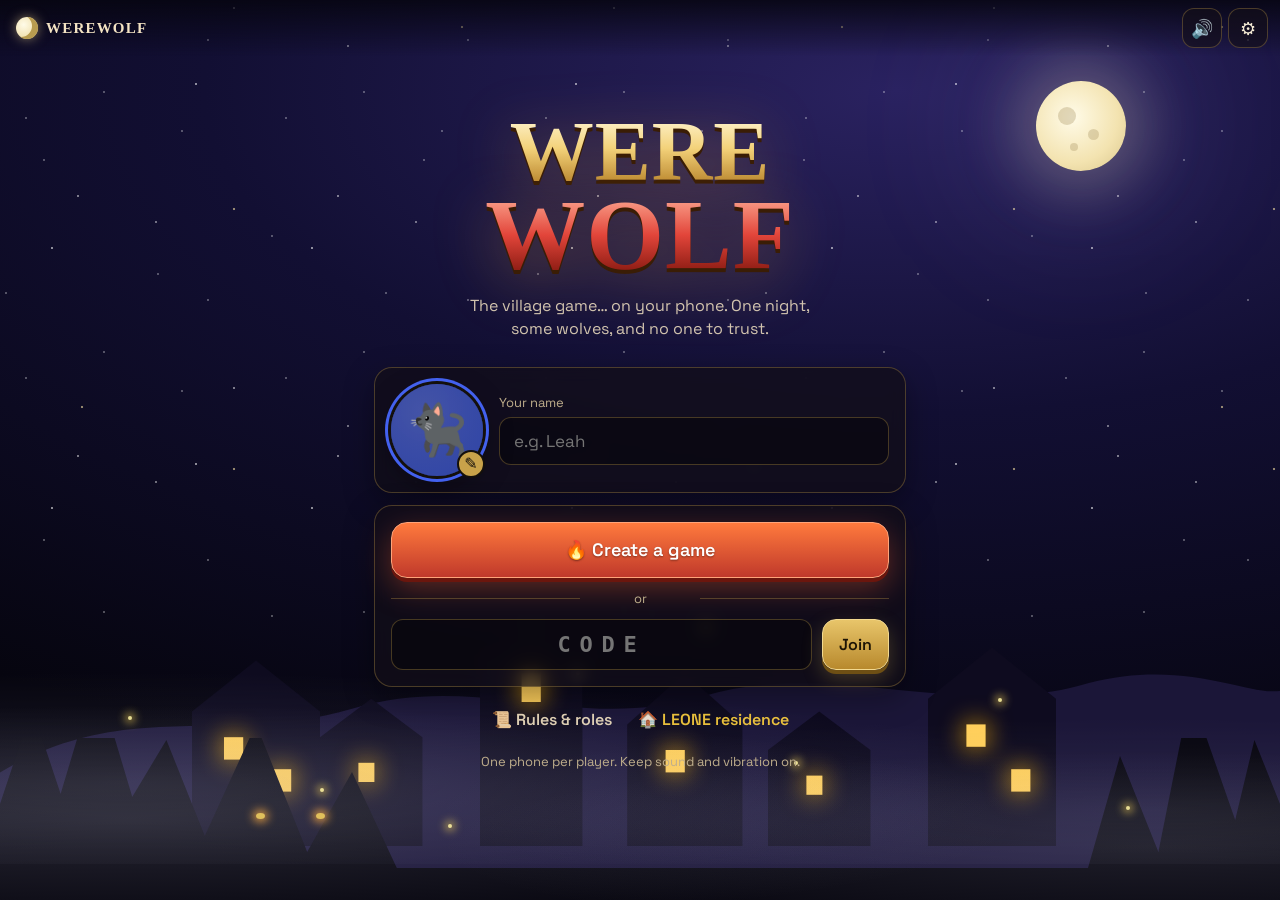
==== index.html @ bbd69aca "Loup Garou en ligne : premier jet jouable Salle d'attente avec chat et réactions, réglages de l'hôte" ====
<!doctype html>
<html lang="fr">
<head>
  <meta charset="utf-8">
  <meta name="viewport" content="width=device-width, initial-scale=1, viewport-fit=cover, interactive-widget=resizes-content">
  <meta http-equiv="Content-Security-Policy" content="default-src 'self'; script-src 'self'; style-src 'self' 'unsafe-inline'; img-src 'self' data:; font-src 'self'; connect-src 'self' https://dmcqeivddhosfzuttgzb.supabase.co wss://dmcqeivddhosfzuttgzb.supabase.co; manifest-src 'self'">
  <meta name="referrer" content="no-referrer">
  <title>Loup Garou</title>
  <meta name="description" content="Le jeu du Loup Garou en ligne, sur le téléphone de chacun · Résidence LEONE">
  <meta name="theme-color" content="#0b0a1f">
  <meta name="mobile-web-app-capable" content="yes">
  <meta name="apple-mobile-web-app-capable" content="yes">
  <meta name="apple-mobile-web-app-status-bar-style" content="black-translucent">
  <meta name="apple-mobile-web-app-title" content="Loup Garou">
  <link rel="manifest" href="manifest.webmanifest">
  <link rel="icon" href="icons/icon.svg" type="image/svg+xml">
  <link rel="apple-touch-icon" href="icons/icon-192.png">
  <link rel="stylesheet" href="css/fonts.css">
  <link rel="stylesheet" href="css/style.css">
</head>
<body data-screen="home" data-phase="home">
  <!-- Décor : ciel, astres, village, forêt, brume -->
  <div id="scene" aria-hidden="true">
    <div class="sky sky-night"></div>
    <div class="sky sky-dusk"></div>
    <div class="sky sky-dawn"></div>
    <div class="sky sky-day"></div>
    <div class="stars"></div>
    <div class="stars stars2"></div>
    <div class="shooting"></div>
    <div class="astre moon"><i></i><i></i><i></i></div>
    <div class="astre sun"></div>
    <div class="clouds"><i></i><i></i><i></i></div>
    <svg class="land far" viewBox="0 0 400 120" preserveAspectRatio="none"><path d="M0,70 C40,40 70,60 110,45 C150,30 180,55 220,40 C260,25 300,50 340,35 C370,25 390,40 400,38 L400,120 L0,120 Z"/></svg>
    <svg class="land village" viewBox="0 0 400 120" preserveAspectRatio="xMidYMax slice">
      <g class="houses">
        <path d="M60,120 L60,78 L80,62 L100,78 L100,120 Z"/>
        <path d="M100,120 L100,86 L116,74 L132,86 L132,120 Z"/>
        <path d="M150,120 L150,60 L160,60 L160,40 L166,28 L172,40 L172,60 L182,60 L182,120 Z"/>
        <path d="M196,120 L196,82 L214,66 L232,82 L232,120 Z"/>
        <path d="M240,120 L240,90 L256,78 L272,90 L272,120 Z"/>
        <path d="M290,120 L290,74 L310,58 L330,74 L330,120 Z"/>
      </g>
      <g class="windows">
        <rect x="70" y="86" width="6" height="7"/><rect x="85" y="96" width="6" height="7"/><rect x="112" y="94" width="5" height="6"/>
        <rect x="163" y="66" width="6" height="9"/><rect x="208" y="90" width="6" height="7"/><rect x="252" y="98" width="5" height="6"/>
        <rect x="302" y="82" width="6" height="7"/><rect x="316" y="96" width="6" height="7"/>
      </g>
    </svg>
    <svg class="land forest" viewBox="0 0 400 100" preserveAspectRatio="xMidYMax slice">
      <path d="M0,100 L0,70 L10,40 L20,70 L18,70 L30,30 L42,70 L40,70 L52,50 L64,80 L80,45 L96,85 L110,60 L124,90 L340,90 L350,55 L362,85 L372,35 L386,75 L392,50 L400,70 L400,100 Z"/>
    </svg>
    <div class="eyes"><i></i><i></i></div>
    <div class="fog"></div>
    <div class="fog fog2"></div>
    <div class="fireflies"><i></i><i></i><i></i><i></i><i></i><i></i><i></i><i></i></div>
  </div>

  <header id="topbar" class="topbar"></header>
  <main id="view" class="view"></main>
  <div id="overlays"></div>
  <div id="fx" aria-hidden="true"></div>
  <div id="toast" class="toast" role="status" aria-live="polite"></div>

  <noscript><p style="color:#fff;text-align:center;padding:2rem">Active JavaScript pour jouer.</p></noscript>

  <script src="js/config.js"></script>
  <script src="js/i18n.js"></script>
  <script src="js/roles.js"></script>
  <script src="js/engine.js"></script>
  <script src="js/audio.js"></script>
  <script src="js/net.js"></script>
  <script src="js/session.js"></script>
  <script src="js/qr.js"></script>
  <script src="js/app.js"></script>
</body>
</html>
---- css/fonts.css ----
/* Police Space Grotesk hébergée sur le site (aucun appel externe) — licence SIL OFL 1.1, voir fonts/LICENSE-space-grotesk.txt */
@font-face {
  font-family: 'Space Grotesk';
  font-style: normal;
  font-display: swap;
  font-weight: 400;
  src: url(../fonts/space-grotesk-vietnamese-400-normal.woff2) format('woff2');
  unicode-range: U+0102-0103,U+0110-0111,U+0128-0129,U+0168-0169,U+01A0-01A1,U+01AF-01B0,U+0300-0301,U+0303-0304,U+0308-0309,U+0323,U+0329,U+1EA0-1EF9,U+20AB;
}
@font-face {
  font-family: 'Space Grotesk';
  font-style: normal;
  font-display: swap;
  font-weight: 400;
  src: url(../fonts/space-grotesk-latin-ext-400-normal.woff2) format('woff2');
  unicode-range: U+0100-02BA,U+02BD-02C5,U+02C7-02CC,U+02CE-02D7,U+02DD-02FF,U+0304,U+0308,U+0329,U+1D00-1DBF,U+1E00-1E9F,U+1EF2-1EFF,U+2020,U+20A0-20AB,U+20AD-20C0,U+2113,U+2C60-2C7F,U+A720-A7FF;
}
@font-face {
  font-family: 'Space Grotesk';
  font-style: normal;
  font-display: swap;
  font-weight: 400;
  src: url(../fonts/space-grotesk-latin-400-normal.woff2) format('woff2');
  unicode-range: U+0000-00FF,U+0131,U+0152-0153,U+02BB-02BC,U+02C6,U+02DA,U+02DC,U+0304,U+0308,U+0329,U+2000-206F,U+20AC,U+2122,U+2191,U+2193,U+2212,U+2215,U+FEFF,U+FFFD;
}
@font-face {
  font-family: 'Space Grotesk';
  font-style: normal;
  font-display: swap;
  font-weight: 500;
  src: url(../fonts/space-grotesk-vietnamese-500-normal.woff2) format('woff2');
  unicode-range: U+0102-0103,U+0110-0111,U+0128-0129,U+0168-0169,U+01A0-01A1,U+01AF-01B0,U+0300-0301,U+0303-0304,U+0308-0309,U+0323,U+0329,U+1EA0-1EF9,U+20AB;
}
@font-face {
  font-family: 'Space Grotesk';
  font-style: normal;
  font-display: swap;
  font-weight: 500;
  src: url(../fonts/space-grotesk-latin-ext-500-normal.woff2) format('woff2');
  unicode-range: U+0100-02BA,U+02BD-02C5,U+02C7-02CC,U+02CE-02D7,U+02DD-02FF,U+0304,U+0308,U+0329,U+1D00-1DBF,U+1E00-1E9F,U+1EF2-1EFF,U+2020,U+20A0-20AB,U+20AD-20C0,U+2113,U+2C60-2C7F,U+A720-A7FF;
}
@font-face {
  font-family: 'Space Grotesk';
  font-style: normal;
  font-display: swap;
  font-weight: 500;
  src: url(../fonts/space-grotesk-latin-500-normal.woff2) format('woff2');
  unicode-range: U+0000-00FF,U+0131,U+0152-0153,U+02BB-02BC,U+02C6,U+02DA,U+02DC,U+0304,U+0308,U+0329,U+2000-206F,U+20AC,U+2122,U+2191,U+2193,U+2212,U+2215,U+FEFF,U+FFFD;
}
@font-face {
  font-family: 'Space Grotesk';
  font-style: normal;
  font-display: swap;
  font-weight: 600;
  src: url(../fonts/space-grotesk-vietnamese-600-normal.woff2) format('woff2');
  unicode-range: U+0102-0103,U+0110-0111,U+0128-0129,U+0168-0169,U+01A0-01A1,U+01AF-01B0,U+0300-0301,U+0303-0304,U+0308-0309,U+0323,U+0329,U+1EA0-1EF9,U+20AB;
}
@font-face {
  font-family: 'Space Grotesk';
  font-style: normal;
  font-display: swap;
  font-weight: 600;
  src: url(../fonts/space-grotesk-latin-ext-600-normal.woff2) format('woff2');
  unicode-range: U+0100-02BA,U+02BD-02C5,U+02C7-02CC,U+02CE-02D7,U+02DD-02FF,U+0304,U+0308,U+0329,U+1D00-1DBF,U+1E00-1E9F,U+1EF2-1EFF,U+2020,U+20A0-20AB,U+20AD-20C0,U+2113,U+2C60-2C7F,U+A720-A7FF;
}
@font-face {
  font-family: 'Space Grotesk';
  font-style: normal;
  font-display: swap;
  font-weight: 600;
  src: url(../fonts/space-grotesk-latin-600-normal.woff2) format('woff2');
  unicode-range: U+0000-00FF,U+0131,U+0152-0153,U+02BB-02BC,U+02C6,U+02DA,U+02DC,U+0304,U+0308,U+0329,U+2000-206F,U+20AC,U+2122,U+2191,U+2193,U+2212,U+2215,U+FEFF,U+FFFD;
}
@font-face {
  font-family: 'Space Grotesk';
  font-style: normal;
  font-display: swap;
  font-weight: 700;
  src: url(../fonts/space-grotesk-vietnamese-700-normal.woff2) format('woff2');
  unicode-range: U+0102-0103,U+0110-0111,U+0128-0129,U+0168-0169,U+01A0-01A1,U+01AF-01B0,U+0300-0301,U+0303-0304,U+0308-0309,U+0323,U+0329,U+1EA0-1EF9,U+20AB;
}
@font-face {
  font-family: 'Space Grotesk';
  font-style: normal;
  font-display: swap;
  font-weight: 700;
  src: url(../fonts/space-grotesk-latin-ext-700-normal.woff2) format('woff2');
  unicode-range: U+0100-02BA,U+02BD-02C5,U+02C7-02CC,U+02CE-02D7,U+02DD-02FF,U+0304,U+0308,U+0329,U+1D00-1DBF,U+1E00-1E9F,U+1EF2-1EFF,U+2020,U+20A0-20AB,U+20AD-20C0,U+2113,U+2C60-2C7F,U+A720-A7FF;
}
@font-face {
  font-family: 'Space Grotesk';
  font-style: normal;
  font-display: swap;
  font-weight: 700;
  src: url(../fonts/space-grotesk-latin-700-normal.woff2) format('woff2');
  unicode-range: U+0000-00FF,U+0131,U+0152-0153,U+02BB-02BC,U+02C6,U+02DA,U+02DC,U+0304,U+0308,U+0329,U+2000-206F,U+20AC,U+2122,U+2191,U+2193,U+2212,U+2215,U+FEFF,U+FFFD;
}
---- css/style.css ----
/* =============================================================
   Loup Garou — style « veillée au village »
   ============================================================= */
:root {
  --ink: #14100c;
  --paper: #f3e3c3;
  --paper2: #e7d2a6;
  --gold: #c8a24a;
  --gold2: #ffd23f;
  --blood: #c0392b;
  --night: #0b0a1f;
  --text: #f6ecd6;
  --muted: #bfae8c;
  --panel: rgba(18, 14, 24, .72);
  --line: rgba(200, 162, 74, .32);
  --r: 18px;
  --safe-t: env(safe-area-inset-top, 0px);
  --safe-b: env(safe-area-inset-bottom, 0px);
  --title: "Georgia", "Palatino Linotype", "Book Antiqua", "Times New Roman", serif;
  color-scheme: dark;
}
* { box-sizing: border-box; -webkit-tap-highlight-color: transparent; }
html, body { margin: 0; min-height: 100%; }
body {
  font-family: "Space Grotesk", system-ui, -apple-system, "Segoe UI", Roboto, sans-serif;
  color: var(--text);
  background: var(--night);
  overflow-x: hidden;
  -webkit-font-smoothing: antialiased;
  overscroll-behavior-y: none;
}
button { font: inherit; color: inherit; cursor: pointer; }
input, select { font: inherit; }
img { max-width: 100%; }
h1, h2, h3 { margin: 0; }
small { opacity: .8; }

/* =============================================================
   DÉCOR
   ============================================================= */
#scene { position: fixed; inset: 0; z-index: 0; overflow: hidden; pointer-events: none; }
.sky { position: absolute; inset: 0; opacity: 0; transition: opacity 3s ease; }
.sky-night { background: radial-gradient(120% 80% at 70% 10%, #2a2260 0%, #120f33 45%, #06050f 100%); opacity: 1; }
.sky-dusk { background: linear-gradient(180deg, #1d1747 0%, #6a2c5e 45%, #e0703f 80%, #f4b860 100%); }
.sky-dawn { background: linear-gradient(180deg, #3b4b8c 0%, #c16b8f 45%, #f7a072 75%, #ffe3a3 100%); }
.sky-day { background: linear-gradient(180deg, #4aa3df 0%, #8fd0f0 55%, #fbe3a8 100%); }

body[data-phase="lobby"] .sky-dusk, body[data-phase="end"] .sky-dusk, body[data-phase="dusk"] .sky-dusk { opacity: 1; }
body[data-phase="dawn"] .sky-dawn { opacity: 1; }
body[data-phase="day"] .sky-day { opacity: 1; }

.stars, .stars2 {
  position: absolute; inset: -10% 0 30% 0; transition: opacity 3s;
  background-image:
    radial-gradient(1.5px 1.5px at 20% 30%, #fff, transparent), radial-gradient(1px 1px at 40% 70%, #fff, transparent),
    radial-gradient(1.2px 1.2px at 60% 20%, #fff, transparent), radial-gradient(1px 1px at 80% 50%, #fff, transparent),
    radial-gradient(1.6px 1.6px at 90% 15%, #ffe9a8, transparent), radial-gradient(1px 1px at 10% 80%, #fff, transparent),
    radial-gradient(1.3px 1.3px at 30% 10%, #fff, transparent), radial-gradient(1px 1px at 70% 85%, #fff, transparent);
  background-size: 260px 260px;
  animation: twinkle 4s ease-in-out infinite alternate;
}
.stars2 { background-size: 380px 380px; background-position: 120px 60px; animation-duration: 6.5s; animation-delay: -2s; }
@keyframes twinkle { from { opacity: .35; } to { opacity: 1; } }
body[data-phase="day"] .stars, body[data-phase="day"] .stars2, body[data-phase="dawn"] .stars, body[data-phase="dawn"] .stars2 { opacity: 0 !important; animation: none; }
body[data-phase="lobby"] .stars, body[data-phase="lobby"] .stars2 { opacity: .35; }

.shooting { position: absolute; top: 12%; left: 70%; width: 120px; height: 2px; background: linear-gradient(90deg, #fff, transparent); opacity: 0; transform: rotate(-25deg); animation: shoot 9s ease-in 3s infinite; }
@keyframes shoot { 0%, 92% { opacity: 0; transform: translate(0, 0) rotate(-25deg); } 94% { opacity: 1; } 100% { opacity: 0; transform: translate(-320px, 150px) rotate(-25deg); } }
body[data-phase="day"] .shooting, body[data-phase="dawn"] .shooting { display: none; }

.astre { position: absolute; border-radius: 50%; transition: transform 3.5s cubic-bezier(.4, 0, .2, 1), opacity 3s; }
.moon { width: 90px; height: 90px; right: 12%; top: 9%; background: radial-gradient(circle at 40% 40%, #fffbe8, #f3e3b0 60%, #d9c58a); box-shadow: 0 0 60px 20px rgba(255, 240, 190, .25), 0 0 140px 60px rgba(160, 150, 255, .12); }
.moon i { position: absolute; border-radius: 50%; background: rgba(170, 150, 100, .35); }
.moon i:nth-child(1) { width: 18px; height: 18px; left: 22px; top: 26px; }
.moon i:nth-child(2) { width: 11px; height: 11px; left: 52px; top: 48px; }
.moon i:nth-child(3) { width: 8px; height: 8px; left: 34px; top: 62px; }
.sun { width: 110px; height: 110px; left: 12%; top: 12%; background: radial-gradient(circle, #fffbe0, #ffd23f 55%, #ff9f1c); box-shadow: 0 0 80px 30px rgba(255, 200, 60, .45); opacity: 0; transform: translateY(60vh); }
body[data-phase="day"] .sun, body[data-phase="dawn"] .sun { opacity: 1; transform: translateY(0); }
body[data-phase="dawn"] .sun { transform: translateY(32vh); }
body[data-phase="day"] .moon, body[data-phase="dawn"] .moon { transform: translateY(70vh); opacity: 0; }
body[data-phase="lobby"] .moon, body[data-phase="end"] .moon { transform: translateY(14vh) scale(.85); opacity: .8; }
body[data-phase="night"] .moon { animation: moonglow 6s ease-in-out infinite alternate; }
@keyframes moonglow { to { box-shadow: 0 0 80px 30px rgba(255, 240, 190, .35), 0 0 180px 80px rgba(160, 150, 255, .18); } }

.clouds i { position: absolute; height: 40px; border-radius: 40px; background: rgba(255, 255, 255, .75); filter: blur(2px); opacity: 0; transition: opacity 3s; animation: cloud 70s linear infinite; }
.clouds i::before, .clouds i::after { content: ""; position: absolute; background: inherit; border-radius: 50%; }
.clouds i::before { width: 50px; height: 50px; top: -22px; left: 20px; }
.clouds i::after { width: 36px; height: 36px; top: -14px; left: 60px; }
.clouds i:nth-child(1) { width: 130px; top: 18%; left: -20%; }
.clouds i:nth-child(2) { width: 100px; top: 28%; left: -40%; animation-duration: 95s; animation-delay: -30s; }
.clouds i:nth-child(3) { width: 160px; top: 10%; left: -30%; animation-duration: 120s; animation-delay: -60s; }
@keyframes cloud { to { transform: translateX(160vw); } }
body[data-phase="day"] .clouds i { opacity: .8; }
body[data-phase="dawn"] .clouds i { opacity: .35; }

.land { position: absolute; left: 0; width: 100%; bottom: 0; }
.land.far { height: 34vh; fill: #1b1638; transition: fill 3s; }
.land.village { height: 26vh; bottom: 6vh; }
.land.village .houses { fill: #0e0b1f; transition: fill 3s; }
.land.village .windows { fill: #ffcf5a; filter: drop-shadow(0 0 4px #ffb703); transition: opacity 2s; animation: flicker 3s infinite alternate; }
@keyframes flicker { 50% { opacity: .75; } }
.land.forest { height: 18vh; fill: #07060f; transition: fill 3s; }
body[data-phase="day"] .land.far { fill: #6aa56a; }
body[data-phase="day"] .land.village .houses { fill: #5b3b2a; }
body[data-phase="day"] .land.forest { fill: #2d5a3a; }
body[data-phase="day"] .land.village .windows, body[data-phase="dawn"] .land.village .windows { opacity: 0; }
body[data-phase="dawn"] .land.far { fill: #5a3a6a; }
body[data-phase="dawn"] .land.village .houses { fill: #2a1a33; }
body[data-phase="dawn"] .land.forest { fill: #1a1024; }
body[data-phase="lobby"] .land.far, body[data-phase="end"] .land.far { fill: #3a1f45; }

.eyes { position: absolute; bottom: 9vh; left: 50%; width: 120px; display: flex; justify-content: space-around; opacity: 0; transition: opacity 1.5s; }
.eyes i { width: 9px; height: 6px; border-radius: 50%; background: #ffd23f; box-shadow: 0 0 10px 3px #ff9f1c; animation: blink 4s infinite; }
@keyframes blink { 0%, 46%, 54%, 100% { transform: scaleY(1); } 50% { transform: scaleY(.1); } }
body[data-phase="night"] .eyes, body[data-phase="home"] .eyes { opacity: .9; }
body[data-phase="home"] .eyes { left: 18%; }

.fog { position: absolute; left: -50%; bottom: 0; width: 200%; height: 30vh; background: radial-gradient(50% 60% at 30% 70%, rgba(200, 200, 230, .16), transparent 70%), radial-gradient(40% 50% at 70% 80%, rgba(200, 200, 230, .12), transparent 70%); animation: fog 40s linear infinite; transition: opacity 3s; }
.fog2 { animation-duration: 65s; animation-direction: reverse; bottom: 4vh; opacity: .7; }
@keyframes fog { from { transform: translateX(0); } to { transform: translateX(25%); } }
body[data-phase="day"] .fog { opacity: 0; }

.fireflies i { position: absolute; width: 4px; height: 4px; border-radius: 50%; background: #fff3a0; box-shadow: 0 0 8px 3px rgba(255, 220, 90, .7); opacity: 0; transition: opacity 2s; animation: firefly 9s ease-in-out infinite; }
.fireflies i:nth-child(1) { left: 10%; bottom: 20%; } .fireflies i:nth-child(2) { left: 25%; bottom: 12%; animation-delay: -2s; }
.fireflies i:nth-child(3) { left: 45%; bottom: 25%; animation-delay: -4s; } .fireflies i:nth-child(4) { left: 62%; bottom: 15%; animation-delay: -1s; }
.fireflies i:nth-child(5) { left: 78%; bottom: 22%; animation-delay: -6s; } .fireflies i:nth-child(6) { left: 88%; bottom: 10%; animation-delay: -3s; }
.fireflies i:nth-child(7) { left: 35%; bottom: 8%; animation-delay: -7s; } .fireflies i:nth-child(8) { left: 55%; bottom: 30%; animation-delay: -5s; }
@keyframes firefly { 0%, 100% { transform: translate(0, 0); } 25% { transform: translate(20px, -30px); } 50% { transform: translate(-15px, -50px); } 75% { transform: translate(10px, -20px); } }
body[data-phase="lobby"] .fireflies i, body[data-phase="home"] .fireflies i, body[data-phase="end"] .fireflies i { opacity: .9; }

/* Nuit : l'écran s'assombrit pour ne pas éclairer la pièce */
body[data-phase="night"] #scene::after { content: ""; position: absolute; inset: 0; background: rgba(0, 0, 0, .45); }

/* =============================================================
   STRUCTURE
   ============================================================= */
.topbar {
  position: sticky; top: 0; z-index: 20; display: flex; align-items: center; gap: 6px;
  padding: calc(8px + var(--safe-t)) 12px 8px;
  background: linear-gradient(180deg, rgba(6, 5, 15, .85), rgba(6, 5, 15, 0));
}
.tb-logo { display: flex; align-items: center; gap: 8px; background: none; border: 0; padding: 4px; }
.tb-title { font-family: var(--title); font-weight: 700; letter-spacing: .08em; text-transform: uppercase; font-size: 15px; color: var(--paper); }
.moon-ico { width: 22px; height: 22px; border-radius: 50%; background: radial-gradient(circle at 35% 35%, #fffbe8, #e9d38f); box-shadow: inset -6px -2px 0 #b89c4f, 0 0 12px rgba(255, 230, 150, .5); }
.tb-code { font-family: ui-monospace, monospace; font-weight: 700; letter-spacing: .2em; background: rgba(200, 162, 74, .15); border: 1px solid var(--line); border-radius: 999px; padding: 4px 12px; color: var(--gold2); }
.tb-sp { flex: 1; }
.tb-btn { position: relative; width: 40px; height: 40px; border-radius: 12px; border: 1px solid var(--line); background: rgba(20, 16, 24, .6); font-size: 18px; }
.tb-conn { animation: pulse 1s infinite; }
.badge { position: absolute; top: -4px; right: -4px; min-width: 18px; height: 18px; padding: 0 4px; border-radius: 9px; background: var(--blood); color: #fff; font-size: 11px; line-height: 18px; }

.view { position: relative; z-index: 1; max-width: 560px; margin: 0 auto; padding: 4px 14px calc(110px + var(--safe-b)); }

.panel {
  background: var(--panel);
  border: 1px solid var(--line);
  border-radius: var(--r);
  padding: 16px;
  margin: 12px 0;
  backdrop-filter: blur(8px); -webkit-backdrop-filter: blur(8px);
  box-shadow: 0 10px 30px rgba(0, 0, 0, .35);
}
.panel h2 { font-family: var(--title); font-size: 19px; display: flex; align-items: center; gap: 8px; margin-bottom: 12px; color: var(--paper); }
.panel h3 { font-family: var(--title); font-size: 16px; margin: 18px 0 8px; display: flex; align-items: center; justify-content: space-between; color: var(--gold); }
.count { font-family: "Space Grotesk", sans-serif; font-size: 13px; background: rgba(255, 255, 255, .1); padding: 2px 10px; border-radius: 999px; }
.count.ok { background: rgba(87, 204, 153, .25); color: #9ff2c8; }
.count.bad { background: rgba(192, 57, 43, .3); color: #ffb3a7; }
.hint { color: var(--muted); font-size: 14px; line-height: 1.45; margin: 8px 0; }
.hint.bad { color: #ff9b8f; }
.hint.warn { color: #ffd38a; }
.center { text-align: center; }
.loading { text-align: center; padding: 30vh 0; color: var(--muted); }

/* Boutons */
.btn {
  display: inline-flex; align-items: center; justify-content: center; gap: 8px;
  min-height: 44px; padding: 10px 16px; border-radius: 14px;
  border: 1px solid var(--line); background: rgba(255, 255, 255, .07); color: var(--text);
  font-weight: 600; text-decoration: none; transition: transform .12s, background .2s, box-shadow .2s;
}
.btn:active:not(:disabled) { transform: scale(.96); }
.btn:disabled { opacity: .4; cursor: not-allowed; }
.btn-big { width: 100%; min-height: 56px; font-size: 18px; border-radius: 16px; }
.btn-sm { min-height: 36px; padding: 6px 12px; font-size: 14px; }
.btn-xs { min-height: 30px; padding: 4px 10px; font-size: 13px; }
.btn-gold { background: linear-gradient(180deg, #e8c56a, #b8892d); color: #1d1405; border-color: #f3d98f; box-shadow: 0 4px 0 #6e4f14, 0 8px 20px rgba(200, 162, 74, .3); }
.btn-gold:active:not(:disabled) { box-shadow: 0 1px 0 #6e4f14; transform: translateY(3px); }
.btn-fire { background: linear-gradient(180deg, #ff7a3d, #c0392b); color: #fff; border-color: #ffa47a; box-shadow: 0 4px 0 #6b160d, 0 10px 30px rgba(255, 100, 50, .35); text-shadow: 0 1px 2px rgba(0, 0, 0, .4); }
.btn-fire:active:not(:disabled) { box-shadow: 0 1px 0 #6b160d; transform: translateY(3px); }
.btn-ghost { background: transparent; }
.btn-on { background: rgba(87, 204, 153, .25); border-color: #57cc99; }
.btn-danger { background: rgba(192, 57, 43, .3); border-color: #c0392b; }
.pulse { animation: pulse 1.4s infinite; }
@keyframes pulse { 50% { transform: scale(1.04); filter: brightness(1.2); } }
.link { background: none; border: 0; color: var(--paper); text-decoration: none; padding: 10px; font-weight: 600; opacity: .9; }

/* Avatars */
.av { --c: #c8a24a; display: inline-grid; place-items: center; width: 42px; height: 42px; border-radius: 50%; font-size: 22px; line-height: 1;
  background: radial-gradient(circle at 35% 30%, color-mix(in srgb, var(--c) 55%, #fff 10%), color-mix(in srgb, var(--c) 70%, #000 30%));
  box-shadow: 0 0 0 2px var(--ink), 0 0 0 4px var(--c); flex: none; }
.av-xs { width: 20px; height: 20px; font-size: 11px; box-shadow: 0 0 0 1.5px var(--c); }
.av-s { width: 32px; height: 32px; font-size: 17px; }
.av-l { width: 64px; height: 64px; font-size: 34px; }
.av-xl { width: 92px; height: 92px; font-size: 50px; box-shadow: 0 0 0 3px var(--ink), 0 0 0 6px var(--c), 0 10px 30px rgba(0, 0, 0, .4); }

/* Champs */
.field { display: flex; flex-direction: column; gap: 6px; flex: 1; }
.field span { font-size: 13px; color: var(--muted); }
.field input, .code-in, select {
  width: 100%; padding: 12px 14px; border-radius: 12px; border: 1px solid var(--line);
  background: rgba(0, 0, 0, .35); color: var(--text); font-size: 17px; outline: none;
}
.field input:focus, .code-in:focus { border-color: var(--gold2); box-shadow: 0 0 0 3px rgba(255, 210, 63, .2); }
select { font-size: 15px; padding: 8px 10px; width: auto; max-width: 60%; }

/* =============================================================
   ACCUEIL
   ============================================================= */
.home { padding-top: 4vh; animation: rise .8s ease both; }
.home-hero { text-align: center; margin: 2vh 0 3vh; }
.title { font-family: var(--title); font-weight: 900; text-transform: uppercase; line-height: .9; letter-spacing: .04em; display: flex; flex-direction: column; align-items: center; }
.title span { font-size: clamp(48px, 15vw, 84px); background: linear-gradient(180deg, #fff6d6 0%, #f3d27a 45%, #b07a22 100%); -webkit-background-clip: text; background-clip: text; color: transparent; filter: drop-shadow(0 4px 0 #3a1d05) drop-shadow(0 10px 30px rgba(255, 180, 60, .35)); }
.title .title-b { font-size: clamp(56px, 18vw, 100px); background: linear-gradient(180deg, #ffb39b 0%, #e2453a 50%, #7a130b 100%); -webkit-background-clip: text; background-clip: text; animation: breathe 4s ease-in-out infinite; }
@keyframes breathe { 50% { filter: drop-shadow(0 4px 0 #2a0705) drop-shadow(0 0 40px rgba(255, 60, 40, .55)); } }
.tagline { color: var(--paper); opacity: .85; max-width: 340px; margin: 14px auto 0; line-height: 1.45; }
.profile { display: flex; flex-wrap: wrap; align-items: center; gap: 16px; }
.av-btn { position: relative; background: none; border: 0; padding: 0; }
.av-edit { position: absolute; right: -2px; bottom: -2px; width: 28px; height: 28px; border-radius: 50%; background: var(--gold); color: var(--ink); display: grid; place-items: center; font-weight: 700; border: 2px solid var(--ink); }
.pick-grid { width: 100%; display: grid; grid-template-columns: repeat(8, 1fr); gap: 6px; animation: rise .3s both; }
.pick { aspect-ratio: 1; border-radius: 12px; border: 1px solid var(--line); background: rgba(255, 255, 255, .05); font-size: 22px; }
.pick.on { background: rgba(255, 210, 63, .25); border-color: var(--gold2); transform: scale(1.08); }
.pick-colors { width: 100%; display: flex; flex-wrap: wrap; gap: 8px; justify-content: center; }
.dot { width: 30px; height: 30px; border-radius: 50%; background: var(--c); border: 3px solid transparent; }
.dot.on { border-color: #fff; transform: scale(1.15); }
.actions { display: flex; flex-direction: column; gap: 12px; }
.or { text-align: center; color: var(--muted); font-size: 13px; position: relative; }
.or::before, .or::after { content: ""; position: absolute; top: 50%; width: 38%; height: 1px; background: var(--line); }
.or::before { left: 0; } .or::after { right: 0; }
.join-row { display: flex; gap: 10px; }
.code-in { text-transform: uppercase; letter-spacing: .4em; text-align: center; font-family: ui-monospace, monospace; font-weight: 700; font-size: 22px; flex: 1; }
.home-links { display: flex; justify-content: center; flex-wrap: wrap; gap: 6px; }
.leone { color: var(--gold2); }
.fine { text-align: center; color: var(--muted); font-size: 13px; }

/* =============================================================
   SALLE D'ATTENTE
   ============================================================= */
.lobby { animation: rise .6s ease both; }
.code-panel { text-align: center; }
.code-label { color: var(--muted); font-size: 13px; text-transform: uppercase; letter-spacing: .15em; }
.code-tiles { display: flex; justify-content: center; gap: 10px; margin: 12px 0; background: none; border: 0; padding: 0; }
.code-tiles span {
  width: 58px; height: 70px; display: grid; place-items: center; border-radius: 12px;
  font-family: var(--title); font-size: 40px; font-weight: 900; color: var(--ink);
  background: linear-gradient(180deg, var(--paper), var(--paper2)); box-shadow: 0 5px 0 #8a6a3a, 0 10px 20px rgba(0, 0, 0, .4);
  animation: tileIn .6s cubic-bezier(.2, 1.6, .4, 1) both; animation-delay: calc(var(--i) * .1s);
}
@keyframes tileIn { from { transform: translateY(-30px) rotate(-10deg); opacity: 0; } }
.code-actions { display: flex; gap: 8px; justify-content: center; }
.qr { margin: 14px auto 0; width: 210px; padding: 10px; background: var(--paper); border-radius: 14px; animation: rise .3s both; }
.qr svg { display: block; width: 100%; height: auto; }

.plist { display: grid; grid-template-columns: repeat(auto-fill, minmax(150px, 1fr)); gap: 8px; }
.pl { display: flex; align-items: center; gap: 10px; padding: 8px 10px; border-radius: 14px; background: rgba(255, 255, 255, .05); border: 1px solid transparent; animation: popIn .4s cubic-bezier(.2, 1.5, .4, 1) both; position: relative; min-width: 0; }
.pl.me { border-color: var(--gold); }
.pl.off { opacity: .5; }
.pl-name { flex: 1; font-weight: 600; overflow: hidden; text-overflow: ellipsis; white-space: nowrap; }
.pl-tags i { font-style: normal; }
.pl-x { border: 0; background: rgba(192, 57, 43, .3); width: 24px; height: 24px; border-radius: 50%; font-size: 12px; }
@keyframes popIn { from { transform: scale(.6); opacity: 0; } }

.compo { display: flex; flex-wrap: wrap; gap: 8px; }
.chip-role { display: flex; align-items: center; gap: 6px; padding: 4px 10px 4px 4px; border-radius: 999px; border: 1px solid color-mix(in srgb, var(--rc) 60%, transparent); background: color-mix(in srgb, var(--rc) 22%, transparent); font-size: 14px; }
.chip-role img { width: 28px; height: 28px; border-radius: 8px; border: 2px solid var(--ink); }
.chip-role b { color: var(--gold2); }
.balance { display: flex; margin-top: 12px; border-radius: 999px; overflow: hidden; font-size: 13px; font-weight: 700; }
.b-w { background: linear-gradient(90deg, #7a130b, #c0392b); padding: 6px 10px; transition: flex .4s; white-space: nowrap; }
.b-v { background: linear-gradient(90deg, #b8892d, #e8c56a); color: var(--ink); padding: 6px 10px; text-align: right; transition: flex .4s; white-space: nowrap; }
.opts-sum { display: flex; flex-wrap: wrap; gap: 6px 14px; margin-top: 12px; font-size: 13px; color: var(--muted); }

.waiting { text-align: center; }
.wait-fire { width: 60px; height: 70px; margin: 6px auto 10px; position: relative; }
.wait-fire::before, .wait-fire::after { content: ""; position: absolute; left: 50%; bottom: 0; transform: translateX(-50%); border-radius: 50% 50% 20% 20%; animation: flame 1s ease-in-out infinite alternate; }
.wait-fire::before { width: 44px; height: 64px; background: radial-gradient(circle at 50% 80%, #ffe066, #ff7a00 60%, transparent 70%); filter: blur(2px); }
.wait-fire::after { width: 24px; height: 36px; background: radial-gradient(circle at 50% 80%, #fff, #ffd23f 70%, transparent 75%); animation-delay: -.5s; }
@keyframes flame { to { transform: translateX(-50%) scaleY(1.15) scaleX(.9) skewX(4deg); } }

.settings select { max-width: 55%; }
.set-row { display: flex; align-items: center; justify-content: space-between; gap: 12px; padding: 9px 0; border-bottom: 1px solid rgba(255, 255, 255, .06); }
.set-row > span { font-size: 15px; }
.set-row input[type=checkbox], .mini-toggle input { appearance: none; -webkit-appearance: none; width: 46px; height: 26px; border-radius: 13px; background: rgba(255, 255, 255, .15); position: relative; transition: background .2s; flex: none; margin: 0; cursor: pointer; }
.set-row input[type=checkbox]::after, .mini-toggle input::after { content: ""; position: absolute; top: 3px; left: 3px; width: 20px; height: 20px; border-radius: 50%; background: #fff; transition: transform .2s; }
.set-row input[type=checkbox]:checked, .mini-toggle input:checked { background: #57cc99; }
.set-row input[type=checkbox]:checked::after, .mini-toggle input:checked::after { transform: translateX(20px); }
.mini-toggle { display: inline-flex; align-items: center; gap: 6px; font-family: "Space Grotesk", sans-serif; font-size: 13px; color: var(--muted); }
.mini-toggle input { width: 38px; height: 22px; } .mini-toggle input::after { width: 16px; height: 16px; } .mini-toggle input:checked::after { transform: translateX(16px); }
.stepper { display: flex; align-items: center; gap: 6px; flex: none; }
.stepper button { width: 34px; height: 34px; border-radius: 10px; border: 1px solid var(--line); background: rgba(255, 255, 255, .08); font-size: 18px; font-weight: 700; }
.stepper button:disabled { opacity: .3; }
.stepper b { min-width: 42px; text-align: center; font-variant-numeric: tabular-nums; }
.role-rows { display: flex; flex-direction: column; gap: 6px; }
.role-row { display: flex; align-items: center; gap: 10px; padding: 6px; border-radius: 14px; background: rgba(255, 255, 255, .03); border: 1px solid transparent; transition: background .2s; }
.role-row.on { background: color-mix(in srgb, var(--rc) 20%, transparent); border-color: color-mix(in srgb, var(--rc) 45%, transparent); }
.rr-art { padding: 0; border: 0; background: none; }
.rr-art img { width: 44px; height: 44px; border-radius: 10px; border: 2px solid var(--ink); display: block; }
.rr-name { flex: 1; display: flex; flex-direction: column; font-weight: 600; }
.rr-name small { font-weight: 400; font-size: 12px; }
.team-village { color: #f3d27a; } .team-wolves { color: #ff8c7a; } .team-solo { color: #b9a3ff; }
.start { margin-top: 16px; }

/* Discussion */
.chat .msgs { max-height: 300px; min-height: 80px; overflow-y: auto; display: flex; flex-direction: column; gap: 8px; padding: 4px 2px; scroll-behavior: smooth; }
.chat-drawer .msgs { max-height: 50vh; }
.empty { color: var(--muted); text-align: center; font-size: 14px; margin: 16px 0; }
.msg { display: flex; gap: 8px; align-items: flex-end; animation: msgIn .3s ease both; }
.msg.mine { flex-direction: row-reverse; }
.msg.sys { justify-content: center; color: var(--muted); font-size: 13px; font-style: italic; }
@keyframes msgIn { from { opacity: 0; transform: translateY(8px); } }
.bubble { max-width: 78%; padding: 8px 12px; border-radius: 16px 16px 16px 4px; background: rgba(255, 255, 255, .09); display: flex; flex-direction: column; gap: 2px; position: relative; cursor: pointer; text-align: start; }
.msg.mine .bubble { border-radius: 16px 16px 4px 16px; background: rgba(200, 162, 74, .22); }
.msg.c-wolves .bubble { background: rgba(192, 57, 43, .3); }
.msg.c-dead .bubble { background: rgba(140, 160, 200, .18); font-style: italic; }
.bubble b { font-size: 12px; }
.bubble span { word-wrap: break-word; overflow-wrap: anywhere; line-height: 1.35; }
.rx { display: flex; flex-wrap: wrap; gap: 4px; margin-top: 4px; }
.rx button { border: 1px solid var(--line); background: rgba(0, 0, 0, .3); border-radius: 999px; padding: 1px 7px; font-size: 13px; }
.rx button.on { border-color: var(--gold2); background: rgba(255, 210, 63, .2); }
.rx-pick { position: absolute; bottom: 100%; left: 0; z-index: 3; display: flex; gap: 2px; background: #241d30; border: 1px solid var(--line); border-radius: 999px; padding: 4px 6px; animation: popIn .2s both; box-shadow: 0 6px 20px rgba(0, 0, 0, .5); }
.msg.mine .rx-pick { left: auto; right: 0; }
.rx-pick button { border: 0; background: none; font-size: 22px; padding: 2px 4px; transition: transform .1s; }
.rx-pick button:active { transform: scale(1.4); }
.bursts { display: flex; gap: 4px; overflow-x: auto; padding: 10px 0 4px; scrollbar-width: none; }
.bursts button { flex: none; width: 40px; height: 40px; border-radius: 12px; border: 1px solid var(--line); background: rgba(255, 255, 255, .06); font-size: 20px; transition: transform .1s; }
.bursts button:active { transform: scale(1.3) rotate(-8deg); }
.chat-form { display: flex; gap: 8px; margin-top: 8px; }
.chat-form input { flex: 1; padding: 10px 14px; border-radius: 999px; border: 1px solid var(--line); background: rgba(0, 0, 0, .35); color: var(--text); font-size: 16px; outline: none; min-width: 0; }
.chat-form .btn { border-radius: 50%; width: 46px; padding: 0; }
.chan { font-family: "Space Grotesk", sans-serif; font-size: 12px; padding: 2px 10px; border-radius: 999px; }
.chan-wolves { background: rgba(192, 57, 43, .4); } .chan-dead { background: rgba(140, 160, 200, .3); }

/* Émojis volants */
#fx { position: fixed; inset: 0; pointer-events: none; z-index: 60; overflow: hidden; }
.fx { position: absolute; bottom: -60px; left: var(--x); display: flex; flex-direction: column; align-items: center; animation: floatUp 3s ease-out forwards; }
.fx-e { font-size: 44px; filter: drop-shadow(0 4px 8px rgba(0, 0, 0, .4)); }
.fx-n { font-size: 11px; background: rgba(0, 0, 0, .5); padding: 1px 6px; border-radius: 6px; }
@keyframes floatUp { 0% { transform: translate(0, 0) scale(.5); opacity: 0; } 15% { opacity: 1; transform: translate(calc(var(--w) * .3), -20vh) scale(1.2); } 100% { transform: translate(var(--w), -85vh) scale(.9); opacity: 0; } }

/* =============================================================
   PARTIE
   ============================================================= */
.game { animation: rise .5s ease both; }
.hud { display: flex; align-items: center; gap: 10px; padding: 8px 12px; margin-top: 4px; border-radius: 999px; background: rgba(10, 8, 20, .65); border: 1px solid var(--line); backdrop-filter: blur(6px); -webkit-backdrop-filter: blur(6px); }
.hud-phase { font-family: var(--title); font-weight: 700; font-size: 16px; }
.hud-alive { font-size: 13px; color: var(--muted); }
.hud-pause { font-size: 13px; color: var(--gold2); animation: pulse 1s infinite; }
.timer { margin-left: auto; position: relative; width: 44px; height: 44px; flex: none; }
.timer svg { width: 100%; height: 100%; transform: rotate(-90deg); }
.tr-bg { fill: none; stroke: rgba(255, 255, 255, .12); stroke-width: 3; }
.tr-fg { fill: none; stroke: var(--gold2); stroke-width: 3; stroke-linecap: round; stroke-dasharray: 100; stroke-dashoffset: 0; transition: stroke-dashoffset .25s linear; }
.timer span { position: absolute; inset: 0; display: grid; place-items: center; font-weight: 700; font-size: 13px; font-variant-numeric: tabular-nums; }
.timer.low .tr-fg { stroke: #ff5a4a; }
.timer.low span { color: #ff8c7a; animation: pulse .5s infinite; }

.stage { min-height: 50vh; animation: stageIn .6s ease both; }
@keyframes stageIn { from { opacity: 0; transform: translateY(14px); } }
.stage-title { font-family: var(--title); text-align: center; font-size: 28px; margin: 18px 0 6px; text-shadow: 0 3px 12px rgba(0, 0, 0, .6); }
.subtitle { position: relative; margin: 14px 0; padding: 12px 16px; border-radius: 14px; background: rgba(243, 227, 195, .1); border-left: 3px solid var(--gold); font-family: var(--title); font-style: italic; line-height: 1.5; color: var(--paper); animation: fadeIn 1s both; }
@keyframes fadeIn { from { opacity: 0; } }
.big-emo { font-size: 64px; text-align: center; animation: bounceIn .7s cubic-bezier(.2, 1.6, .4, 1) both; }
@keyframes bounceIn { from { transform: scale(0) rotate(-20deg); } }
.center-msg { text-align: center; padding: 6vh 0 2vh; display: flex; flex-direction: column; align-items: center; gap: 12px; }
.center-msg h2 { font-family: var(--title); font-size: 24px; line-height: 1.3; }
.dead-ribbon { margin-top: 10px; padding: 8px 14px; border-radius: 12px; background: rgba(90, 100, 140, .35); border: 1px solid rgba(160, 180, 230, .4); font-size: 14px; text-align: center; }
body.is-dead .stage { filter: saturate(.5); }

.bottom-bar { position: fixed; left: 0; right: 0; bottom: 0; z-index: 15; display: flex; gap: 10px; justify-content: center; padding: 12px 14px calc(12px + var(--safe-b)); background: linear-gradient(0deg, rgba(6, 5, 15, .95), rgba(6, 5, 15, 0)); }
.peek-btn { flex: 1; max-width: 260px; min-height: 52px; border-radius: 16px; border: 2px dashed var(--gold); background: rgba(20, 16, 24, .85); color: var(--paper); font-weight: 700; font-size: 16px; user-select: none; -webkit-user-select: none; touch-action: none; -webkit-touch-callout: none; }
.peek-btn:active { background: rgba(200, 162, 74, .3); }
.host-bar { position: fixed; z-index: 16; right: 12px; bottom: calc(80px + var(--safe-b)); display: flex; flex-direction: column; align-items: flex-end; gap: 6px; }
.host-menu { display: flex; flex-direction: column; gap: 6px; padding: 8px; border-radius: 14px; background: rgba(20, 16, 24, .95); border: 1px solid var(--line); animation: popIn .2s both; }

/* Cartes de rôle */
.rcard { --rc: #c8a24a; width: 150px; border-radius: 16px; padding: 7px 7px 10px; background: linear-gradient(180deg, var(--paper), var(--paper2)); box-shadow: 0 0 0 3px var(--ink), 0 0 0 6px var(--rc), 0 14px 30px rgba(0, 0, 0, .5); color: var(--ink); text-align: center; }
.rcard-art { width: 100%; aspect-ratio: 1; border-radius: 10px; border: 3px solid var(--ink); display: block; }
.rcard-name { font-family: var(--title); font-weight: 900; font-size: 17px; text-transform: uppercase; letter-spacing: .04em; margin-top: 6px; }
.rcard-team { font-size: 12px; font-weight: 700; margin-top: 2px; }
.rcard-team.team-village { color: #8a5a10; } .rcard-team.team-wolves { color: #a3170b; } .rcard-team.team-solo { color: #4b2fa3; }
.rcard.big { width: min(240px, 64vw); }
.rcard.big .rcard-name { font-size: 22px; }
.reveal-in { animation: revealIn 1s cubic-bezier(.2, 1.4, .4, 1) both; }
@keyframes revealIn { from { transform: rotateY(90deg) scale(.6); opacity: 0; } }

/* Distribution : carte qui se retourne */
.deal { display: flex; flex-direction: column; align-items: center; text-align: center; }
.flip { background: none; border: 0; padding: 0; perspective: 1200px; width: min(250px, 66vw); aspect-ratio: .74; margin: 10px auto; }
.flip-inner { position: relative; display: block; width: 100%; height: 100%; transition: transform .9s cubic-bezier(.3, 1.4, .5, 1); transform-style: preserve-3d; }
.flip.is-flipped .flip-inner { transform: rotateY(180deg); }
.flip-face { position: absolute; inset: 0; display: grid; place-items: center; backface-visibility: hidden; -webkit-backface-visibility: hidden; }
.flip-face.back img { width: 100%; height: 100%; object-fit: cover; border-radius: 18px; box-shadow: 0 0 0 3px var(--ink), 0 0 0 6px var(--gold), 0 20px 40px rgba(0, 0, 0, .6); animation: hover 3s ease-in-out infinite; }
@keyframes hover { 50% { transform: translateY(-8px) rotate(1deg); } }
.flip-face.front { transform: rotateY(180deg); }
.flip-face.front .rcard { width: 100%; }
.explain { text-align: start; width: 100%; animation: rise .6s .4s both; border-color: color-mix(in srgb, var(--rc) 60%, transparent); }
.explain h3 { color: var(--paper); margin-top: 0; justify-content: flex-start; }
.explain p { line-height: 1.5; }
.goal { font-weight: 700; color: var(--gold2); }
.pack { display: flex; flex-wrap: wrap; align-items: center; gap: 6px; }
.howto { background: rgba(0, 0, 0, .25); border-radius: 12px; padding: 4px 12px; margin: 12px 0; font-size: 14px; color: var(--muted); }
.ready-wait { text-align: center; color: var(--muted); padding: 12px; }
.dots { display: inline-flex; gap: 6px; margin-bottom: 6px; }
.dots i { width: 8px; height: 8px; border-radius: 50%; background: var(--gold2); animation: dot 1.2s infinite; }
.dots i:nth-child(2) { animation-delay: .2s; } .dots i:nth-child(3) { animation-delay: .4s; }
@keyframes dot { 50% { transform: translateY(-8px); opacity: .4; } }
.card-back.spin { width: 180px; height: 240px; margin: 10vh auto; border-radius: 16px; background: linear-gradient(160deg, #2a2350, #0a0818); box-shadow: 0 0 0 3px var(--ink), 0 0 0 6px var(--gold); animation: spin 1.4s linear infinite; }
@keyframes spin { to { transform: rotateY(360deg); } }

/* Nuit */
.sleep { text-align: center; padding: 6vh 0; display: flex; flex-direction: column; align-items: center; gap: 14px; }
.sleep h2 { font-family: var(--title); font-size: 30px; color: #cfd3ff; text-shadow: 0 0 30px rgba(150, 160, 255, .5); animation: sleepy 4s ease-in-out infinite; }
@keyframes sleepy { 50% { opacity: .55; } }
.moon-big { width: 120px; height: 120px; border-radius: 50%; background: radial-gradient(circle at 40% 40%, #fffbe8, #e9d38f); box-shadow: inset -26px -8px 0 #b89c4f, 0 0 60px rgba(255, 230, 150, .4); animation: hover 5s ease-in-out infinite; }
.sleep.wake-up h2 { color: var(--gold2); animation: pulse 1s infinite; text-shadow: 0 0 30px rgba(255, 210, 63, .6); }
.sleep.wake-up .moon-big { box-shadow: inset -26px -8px 0 #b89c4f, 0 0 100px 30px rgba(255, 210, 63, .5); }
.eyes-row { display: flex; gap: 40px; }
.eyes-row i { width: 14px; height: 8px; border-radius: 50%; background: #ff3b2f; box-shadow: 0 0 14px 4px rgba(255, 59, 47, .7); animation: blink 3s infinite; }
.eyes-row i:nth-child(2) { animation-delay: -1s; } .eyes-row i:nth-child(3) { animation-delay: -2s; }

/* Actions & tuiles joueurs */
.act { animation: rise .5s both; }
.act-head { display: flex; gap: 12px; align-items: center; margin: 14px 0; padding: 12px; border-radius: 16px; background: color-mix(in srgb, var(--rc) 25%, rgba(10, 8, 20, .8)); border: 1px solid color-mix(in srgb, var(--rc) 60%, transparent); }
.act-head img { width: 64px; height: 64px; border-radius: 12px; border: 3px solid var(--ink); flex: none; }
.act-head h2 { font-family: var(--title); font-size: 19px; line-height: 1.2; }
.act-head p { margin: 4px 0 0; font-size: 14px; color: var(--muted); }
.act-btns { display: flex; flex-direction: column; gap: 10px; margin-top: 14px; }
.done { text-align: center; font-size: 18px; padding: 20px; color: #9ff2c8; }
.tiles { display: grid; grid-template-columns: repeat(auto-fill, minmax(96px, 1fr)); gap: 10px; }
.tile { position: relative; display: flex; flex-direction: column; align-items: center; gap: 6px; padding: 12px 6px 10px; border-radius: 16px; border: 2px solid rgba(255, 255, 255, .08); background: rgba(20, 16, 30, .7); min-width: 0; transition: transform .15s, border-color .2s, background .2s; animation: popIn .35s both; }
.tile:not(:disabled):active { transform: scale(.94); }
.tile.sel { border-color: var(--gold2); background: rgba(255, 210, 63, .18); box-shadow: 0 0 20px rgba(255, 210, 63, .35); transform: translateY(-3px); }
.tile.dis { opacity: .45; }
.tile.dead { opacity: .5; filter: grayscale(.8); }
.tile.me .t-name { color: var(--gold2); }
.tile.packmate { border-color: rgba(192, 57, 43, .6); opacity: .8; }
.tile.winner { border-color: var(--gold2); box-shadow: 0 0 18px rgba(255, 210, 63, .4); }
.t-name { font-size: 13px; font-weight: 600; max-width: 100%; overflow: hidden; text-overflow: ellipsis; white-space: nowrap; }
.t-name small { font-weight: 400; }
.t-badges { position: absolute; top: 4px; left: 6px; font-size: 14px; }
.t-count { position: absolute; top: -8px; right: -6px; min-width: 28px; height: 28px; padding: 0 6px; border-radius: 14px; background: var(--blood); color: #fff; font-weight: 800; display: grid; place-items: center; box-shadow: 0 0 0 2px var(--ink); animation: bounceIn .4s both; }
.t-voters { display: flex; flex-wrap: wrap; justify-content: center; gap: 2px; }
.t-role { display: flex; align-items: center; gap: 4px; font-size: 11px; color: var(--paper); }
.t-role img { width: 22px; height: 22px; border-radius: 5px; border: 1.5px solid var(--ink); }
.t-dead { position: absolute; top: 4px; right: 8px; color: var(--muted); }

.vision { text-align: center; display: flex; flex-direction: column; align-items: center; gap: 10px; padding: 10px; }
.fox-res.yes { color: #ff8c7a; } .fox-res.no { color: #9ff2c8; }
.alert { padding: 10px 14px; border-radius: 12px; background: rgba(192, 57, 43, .35); border: 1px solid #ff6b5a; margin-bottom: 10px; animation: shake .5s; }
@keyframes shake { 20%, 60% { transform: translateX(-6px); } 40%, 80% { transform: translateX(6px); } }
.wolves-act .chat { margin-top: 16px; }

.witch-victim { text-align: center; display: flex; flex-direction: column; align-items: center; gap: 6px; margin-bottom: 10px; }
.potions { display: grid; grid-template-columns: 1fr 1fr; gap: 10px; margin-bottom: 12px; }
.potion { display: flex; flex-direction: column; align-items: center; gap: 4px; padding: 14px 8px; border-radius: 16px; border: 2px solid var(--line); background: rgba(255, 255, 255, .05); font-size: 34px; transition: all .2s; }
.potion b { font-size: 15px; } .potion small { font-size: 12px; }
.potion.life.on { border-color: #57cc99; background: rgba(87, 204, 153, .2); box-shadow: 0 0 24px rgba(87, 204, 153, .4); }
.potion.death.on { border-color: #ff5a4a; background: rgba(192, 57, 43, .25); box-shadow: 0 0 24px rgba(255, 90, 74, .4); }
.potion:disabled { opacity: .35; }

.spy-btn { display: flex; flex-direction: column; align-items: center; gap: 6px; width: 170px; height: 170px; margin: 10px auto; border-radius: 50%; border: 3px solid var(--line); background: radial-gradient(circle, #3a506b, #0b132b); font-size: 54px; user-select: none; -webkit-user-select: none; touch-action: none; -webkit-touch-callout: none; justify-content: center; }
.spy-btn span { font-size: 13px; }
.spy-btn.on { border-color: var(--gold2); box-shadow: 0 0 40px rgba(255, 210, 63, .4); animation: pulse 1s infinite; }
.spy-view { min-height: 50px; display: flex; flex-wrap: wrap; justify-content: center; gap: 10px; }
.blur-name { font-size: 22px; font-weight: 700; filter: blur(2.5px); animation: unblur 2.5s ease-in-out infinite alternate; color: #ff8c7a; }
@keyframes unblur { to { filter: blur(.8px); } }

.lovers { text-align: center; }
.lovers h2 { font-family: var(--title); font-size: 28px; color: #ff8fab; }
.lovers-pair { display: flex; align-items: center; justify-content: center; gap: 16px; font-size: 40px; margin: 16px 0; }
.lovers-pair span { animation: beat 1s infinite; }
@keyframes beat { 15% { transform: scale(1.3); } 30% { transform: scale(1); } 45% { transform: scale(1.2); } }
.hearts { position: relative; height: 60px; }
.hearts i { position: absolute; font-style: normal; font-size: 30px; animation: floatHeart 3s ease-in-out infinite; }
.hearts i:nth-child(1) { left: 30%; } .hearts i:nth-child(2) { left: 50%; animation-delay: -1s; } .hearts i:nth-child(3) { left: 68%; animation-delay: -2s; }
@keyframes floatHeart { 0% { transform: translateY(30px); opacity: 0; } 50% { opacity: 1; } 100% { transform: translateY(-30px); opacity: 0; } }

/* Aube */
.dawn { text-align: center; }
.sunrise { width: 160px; height: 80px; margin: 10px auto 0; border-radius: 160px 160px 0 0; background: radial-gradient(circle at 50% 100%, #fffbe0, #ffd23f 50%, #ff9f1c 80%); box-shadow: 0 0 80px 20px rgba(255, 190, 60, .5); animation: sunUp 2.5s ease-out both; }
@keyframes sunUp { from { transform: translateY(60px) scale(.6); opacity: 0; } }
.deaths { display: flex; flex-direction: column; gap: 12px; margin-top: 18px; }
.death-wrap { animation: deathIn .9s cubic-bezier(.2, 1.3, .4, 1) both; animation-delay: var(--d); }
@keyframes deathIn { 0% { opacity: 0; transform: scale(1.4); filter: blur(8px) brightness(3); } 100% { opacity: 1; transform: none; filter: none; } }
.death { display: flex; align-items: center; gap: 14px; padding: 12px; border-radius: 16px; background: rgba(40, 10, 10, .7); border: 1px solid rgba(192, 57, 43, .6); text-align: start; box-shadow: 0 0 30px rgba(192, 57, 43, .25); }
.death-av { position: relative; }
.death-av .av { filter: grayscale(1); }
.grave { position: absolute; right: -8px; bottom: -6px; font-size: 24px; }
.death-txt { flex: 1; display: flex; flex-direction: column; gap: 2px; }
.death-txt b { font-family: var(--title); font-size: 19px; }
.death-txt span { font-size: 13px; color: #ffb3a7; }
.death-role { display: flex; flex-direction: column; align-items: center; gap: 2px; font-size: 11px; font-weight: 700; }
.death-role img { width: 58px; height: 58px; border-radius: 10px; border: 3px solid var(--ink); box-shadow: 0 0 0 2px var(--gold); animation: revealIn 1s .6s both; }
.nobody p { font-family: var(--title); font-size: 20px; }
.raven-note { margin-top: 16px; padding: 10px 14px; border-radius: 12px; background: rgba(20, 16, 24, .8); border: 1px solid #e39b3b; }

/* Débat / vote / verdict */
.discuss .tiles, .vote .tiles { margin: 14px 0; }
.vote-count { text-align: center; color: var(--muted); }
.verdict { text-align: center; }
.gallows { font-size: 70px; animation: gavel 1s ease-in-out 3; transform-origin: 70% 90%; }
@keyframes gavel { 50% { transform: rotate(-25deg); } }
.elected .av-xl { animation: bounceIn .8s both; }
.shot-anim .big-emo { animation: recoil .4s 2; }
@keyframes recoil { 50% { transform: translateX(-10px) rotate(-10deg); } }

/* Fin */
.end { text-align: center; position: relative; }
.end-art { width: 150px; border-radius: 22px; border: 4px solid var(--ink); box-shadow: 0 0 0 4px var(--gold), 0 0 60px rgba(255, 210, 63, .4); margin-top: 16px; animation: bounceIn 1s both; }
.end-title { font-family: var(--title); font-size: 34px; margin: 16px 0 4px; background: linear-gradient(180deg, #fff6d6, #f3d27a 50%, #b07a22); -webkit-background-clip: text; background-clip: text; color: transparent; filter: drop-shadow(0 3px 0 #3a1d05); }
.end-me { font-size: 20px; font-weight: 700; }
.end-me.won { color: #9ff2c8; } .end-me.lost { color: #ff8c7a; }
.end-tiles { margin: 18px 0; }
.story { text-align: start; }
.story summary { cursor: pointer; font-weight: 700; }
.story ol { padding-inline-start: 20px; line-height: 1.7; font-size: 14px; }
.story .st-night { list-style: none; margin-inline-start: -20px; color: var(--gold); font-weight: 700; margin-top: 6px; }
.confetti { position: fixed; inset: 0; pointer-events: none; z-index: 50; overflow: hidden; }
.confetti i { position: absolute; top: -20px; left: calc(var(--x) * 1%); width: 9px; height: 14px; background: var(--c); transform: rotate(var(--r)); animation: confetti 3.5s linear var(--d) infinite; opacity: .9; }
@keyframes confetti { to { transform: translateY(110vh) rotate(calc(var(--r) + 720deg)); } }

/* Narrateur */
.narr .script { border-color: var(--gold); background: linear-gradient(180deg, rgba(60, 40, 10, .8), rgba(20, 14, 10, .85)); }
.script-tag { font-size: 12px; text-transform: uppercase; letter-spacing: .12em; color: var(--gold); }
.script-text { font-family: var(--title); font-size: 22px; line-height: 1.45; color: var(--paper); margin: 10px 0 14px; }
.step-name { font-size: 14px; color: var(--muted); }
.narr-live { margin-top: 10px; padding: 8px 12px; border-radius: 10px; background: rgba(192, 57, 43, .25); font-size: 14px; }
.narr-btns { display: grid; grid-template-columns: 1fr auto auto; gap: 8px; margin-top: 14px; }
.narr-btns .btn-big { width: auto; }
.narr-tiles .tile { padding-top: 16px; }
.narr-info { display: flex; flex-wrap: wrap; gap: 8px 14px; margin-top: 12px; font-size: 13px; color: var(--muted); }

/* Superpositions */
.ov { position: fixed; inset: 0; z-index: 40; display: flex; align-items: flex-end; justify-content: center; background: rgba(4, 3, 10, .7); animation: fadeIn .25s both; backdrop-filter: blur(4px); -webkit-backdrop-filter: blur(4px); }
.ov.modal { align-items: center; padding: 16px; }
.sheet { width: 100%; max-width: 560px; max-height: 88vh; overflow-y: auto; padding: 18px 16px calc(18px + var(--safe-b)); border-radius: 22px 22px 0 0; background: #17121f; border: 1px solid var(--line); display: flex; flex-direction: column; gap: 12px; animation: sheetUp .35s cubic-bezier(.2, 1.2, .4, 1) both; }
.modal .sheet { border-radius: 22px; align-items: stretch; text-align: center; }
.modal .sheet .rcard { margin: 6px auto; }
.modal .sheet p { line-height: 1.5; text-align: start; }
@keyframes sheetUp { from { transform: translateY(60px); opacity: 0; } }
.sheet h2 { font-family: var(--title); }
.sheet h3 { font-family: var(--title); color: var(--gold); text-align: start; margin-top: 8px; }
.ov.peek { align-items: center; flex-direction: column; gap: 18px; background: rgba(4, 3, 10, .92); pointer-events: none; padding: 20px; }
.peek-info { max-width: 420px; text-align: center; color: var(--paper); line-height: 1.5; }
.peek-info p { margin: 6px 0; }
.chat-drawer .sheet { padding-top: 6px; }
.chat-drawer .chat { margin: 0; border: 0; background: none; box-shadow: none; padding: 6px 0; }
.rules .sheet { text-align: start; }
.rules-roles { display: flex; flex-direction: column; gap: 10px; }
.rr { display: flex; gap: 12px; align-items: flex-start; padding: 10px; border-radius: 14px; background: color-mix(in srgb, var(--rc) 15%, transparent); }
.rr img { width: 56px; height: 56px; border-radius: 10px; border: 2px solid var(--ink); flex: none; }
.rr p { margin: 4px 0 0; font-size: 14px; color: var(--muted); }
.vib-legend { list-style: none; padding: 0; line-height: 1.8; }

.toast { position: fixed; left: 50%; bottom: calc(90px + var(--safe-b)); z-index: 70; transform: translate(-50%, 30px); opacity: 0; pointer-events: none; max-width: 90vw; padding: 12px 18px; border-radius: 14px; background: rgba(30, 24, 40, .96); border: 1px solid var(--gold); box-shadow: 0 10px 30px rgba(0, 0, 0, .5); transition: all .3s; text-align: center; }
.toast.on { opacity: 1; transform: translate(-50%, 0); }

@keyframes rise { from { opacity: 0; transform: translateY(20px); } }

/* Écran de nuit pour les vivants : sobre et sombre */
body[data-phase="night"]:not(.is-dead):not(.is-narr) .subtitle { background: rgba(255, 255, 255, .05); color: #9aa0c8; }

/* Mouvements réduits */
@media (prefers-reduced-motion: reduce) {
  *, *::before, *::after { animation-duration: .01ms !important; animation-iteration-count: 1 !important; transition-duration: .01ms !important; }
}
@media (min-width: 700px) {
  .tiles { grid-template-columns: repeat(auto-fill, minmax(110px, 1fr)); }
}

/* ---------- Lisibilité de jour & petits écrans ---------- */
.tb-title { white-space: nowrap; }
body:not([data-screen="home"]) .tb-title { display: none; }
@media (min-width: 420px) { body:not([data-screen="home"]) .tb-title { display: inline; } }
body[data-phase="day"] .stage, body[data-phase="dawn"] .stage, body[data-phase="end"] .stage {
  background: rgba(14, 10, 24, .62); border-radius: 22px; padding: 6px 12px 16px; margin-top: 10px;
  backdrop-filter: blur(6px); -webkit-backdrop-filter: blur(6px); border: 1px solid rgba(255, 255, 255, .08);
}
body[data-phase="day"] .subtitle, body[data-phase="dawn"] .subtitle { background: rgba(14, 10, 24, .7); }
.stage { min-height: 40vh; }
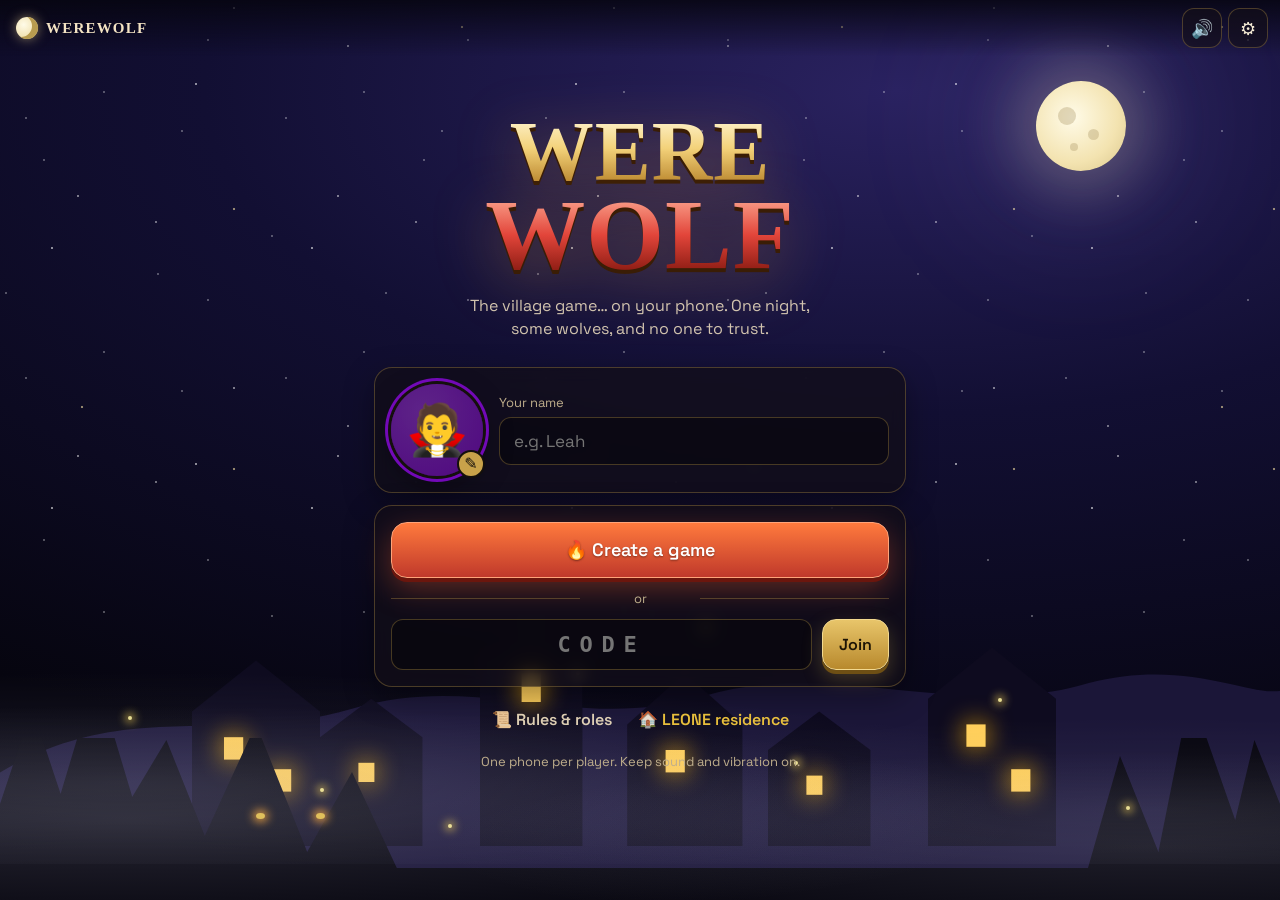
==== commit 97ff1b81: "Sécurité : messages de l'hôte signés, trafic anonymisé, validations - signature ECDSA de l'hôte, clé" ====
--- a/index.html
+++ b/index.html
@@ -3,7 +3,7 @@
 <head>
   <meta charset="utf-8">
   <meta name="viewport" content="width=device-width, initial-scale=1, viewport-fit=cover, interactive-widget=resizes-content">
-  <meta http-equiv="Content-Security-Policy" content="default-src 'self'; script-src 'self'; style-src 'self' 'unsafe-inline'; img-src 'self' data:; font-src 'self'; connect-src 'self' https://dmcqeivddhosfzuttgzb.supabase.co wss://dmcqeivddhosfzuttgzb.supabase.co; manifest-src 'self'">
+  <meta http-equiv="Content-Security-Policy" content="default-src 'self'; script-src 'self'; style-src 'self' 'unsafe-inline'; img-src 'self' data:; font-src 'self'; connect-src 'self' https://dmcqeivddhosfzuttgzb.supabase.co wss://dmcqeivddhosfzuttgzb.supabase.co; manifest-src 'self'; media-src 'none'; worker-src 'none'; frame-src 'none'; object-src 'none'; base-uri 'none'; form-action 'none'">
   <meta name="referrer" content="no-referrer">
   <title>Loup Garou</title>
   <meta name="description" content="Le jeu du Loup Garou en ligne, sur le téléphone de chacun · Résidence LEONE">
